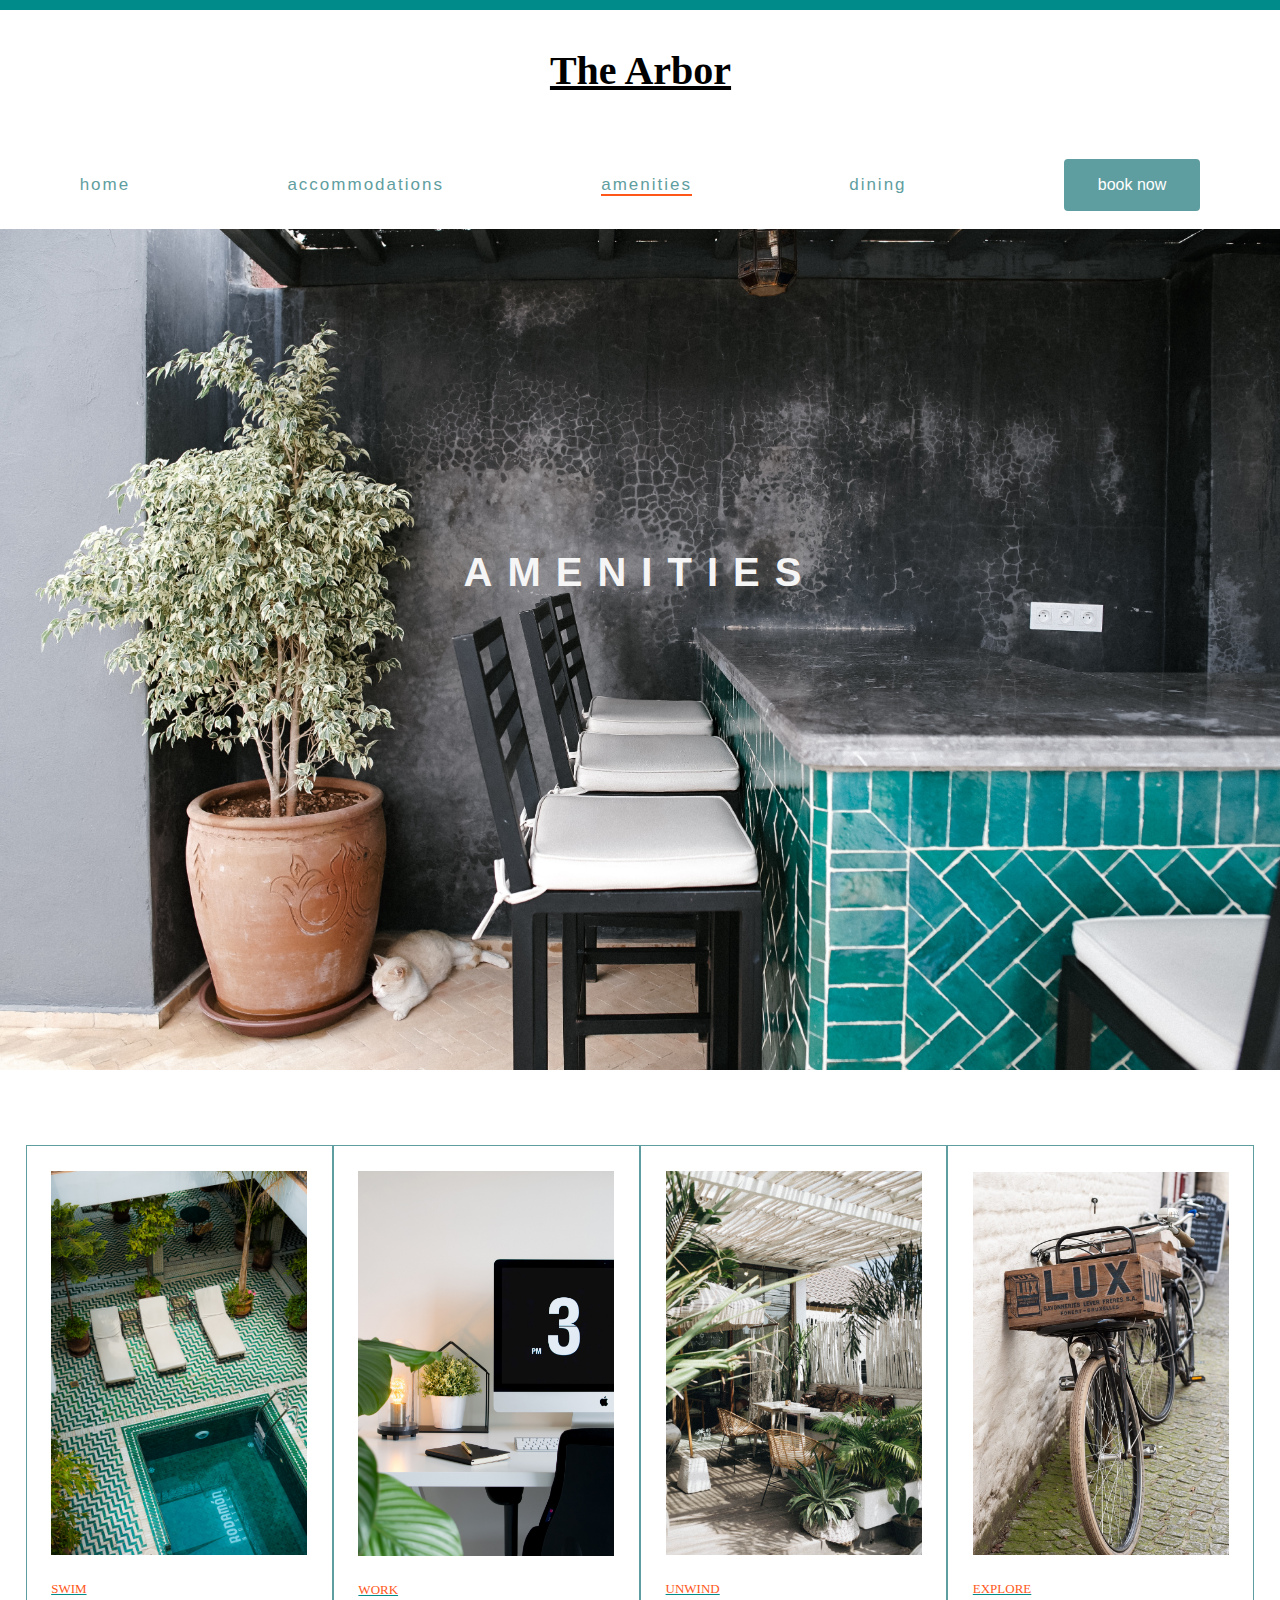
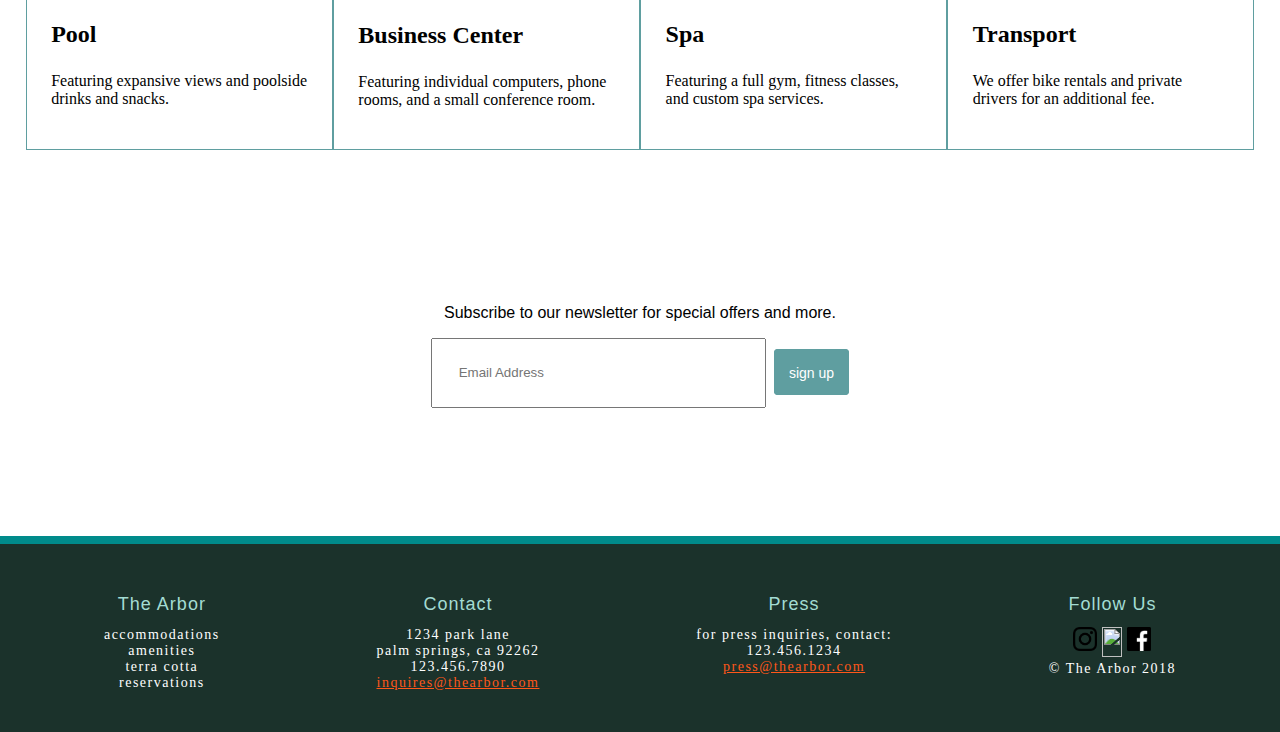
==== amenities.html @ c53ff4d4 "Add files via upload" ====
<!doctype html>
<html>
<head> 
    <link rel="stylesheet" type="text/css" href="style.css"
    href="https://fonts.googleapis.com/css?family=Lobster+Two|Poiret+One|Josefin+Sans|Josefin+Slab|Reem+Kufi|" rel="stylesheet">
</head>
    
<body>
    
    <div class="siteheader">
        <h1><a href="index.html">The Arbor</a></h1>
    </div>
    
    
    <nav>
        <ul>
            <li><a href="index.html">Home</a></li>
            <li><a href="rooms.html">Accommodations</a></li>
            <li><a class="navamenities" href="amenities.html">Amenities</a></li>
            <li><a href="restaurant.html">Dining</a></li>
            <li><a href="booking.html" target="_blank"><button>Book Now</button></a></li> 
        </ul>
    </nav>
    
    
    
    <div class="amenitieshero">
        <h1>Amenities</h1>
    </div>
    
    
    <div class="amenitiesrow">
        <div class="pool">
            <img src="images/amenities/pool/toa-heftiba-682910-unsplash.jpg">
            <h5>Swim</h5>
            <h3>Pool</h3>
            <p>Featuring expansive views and poolside drinks and snacks.</p>
        </div>
    
        <div class="business">
            <img src="images/amenities/business/mac-closeup-greenleaves-resize2.jpg">
            <h5>Work</h5>
            <h3>Business Center</h3>
            <p>Featuring individual computers, phone rooms, and a small conference room.</p>
        </div>
    
        <div class="spa">
            <img src="images/amenities/patio-rooftop-grounds/sonnie-hiles-489078-unsplash.jpg">
            <h5>Unwind</h5>
            <h3>Spa</h3>
            <p>Featuring a full gym, fitness classes, and custom spa services.</p>
        </div>
    
        <div class="transport">
            <img src="images/amenities/bike/luxbike.jpg">
            <h5>Explore</h5>
            <h3>Transport</h3>
            <p>We offer bike rentals and private drivers for an additional fee.</p>
        </div>
    </div>


     <div class="emailform">
        <p>Subscribe to our newsletter for special offers and more.</p>
        <form class="subscribe">
            <input class="subscribe" type="text" placeholder="Email Address">
            <label class="signup"><a href="amenities.html">Sign Up</a></label>
        </form>
    </div>
    
    
    <div class="footer">
        <div class="footersitemap">
           <h4><a href="index.html">The Arbor</a></h4>
            <ul>
                <li><a href="rooms.html">accommodations</a></li>
                <li class="footeramenities"><a href="amenities.html">amenities</a></li>
                <li><a href="restaurant.html">terra cotta</a></li>
                <li><a href="booking.html">reservations</a></li>
            </ul>
        </div>
     
        
        <div class="footercontact">
            <h4>Contact</h4>
            <ul>
                <li>1234 park lane</li>
                <li>palm springs, ca 92262</li>
                <li>123.456.7890</li>
                <li><a href="mailto:inquiries@thearbor.com">inquires@thearbor.com</a></li>
            </ul>
        </div>
   
     
        <div class="footerpress">
          <h4>Press</h4>
            <ul>
                <li>for press inquiries, contact: </li>
                <li>123.456.1234</li>
                <li><a href="mailto:press@thearbor.com">press@thearbor.com</a></li>
                
            </ul>
        </div>
        
        
        <div class="footersocial">
             <h4>Follow Us</h4>
            <ul>
                <li class="instagram">
                    <a href="https://www.instagram.com" target=_blank><img src=images/logos/glyph-logo_May2016-310x310.png width=24px height=24px></a>
                </li>
                
                <li class="twitter">
                   <a href="https://www.twitter.com" target=_blank><img src=images/logos/twitterlogos/twitterlogoblacklarger.png width=30px height=30px></a>
                </li>
                
                <li class="facebook">
                    <a href="https://www.facebook.com" target=_blank> <img src=images/logos/facebook/flogo-RGB-HEX-Blk-1024.png width=24px height=24px></a>
                </li>
            </ul>
            
                <p>&#169; The Arbor 2018</p>
        </div>
    
    </div>
    
</body>
    
</html>
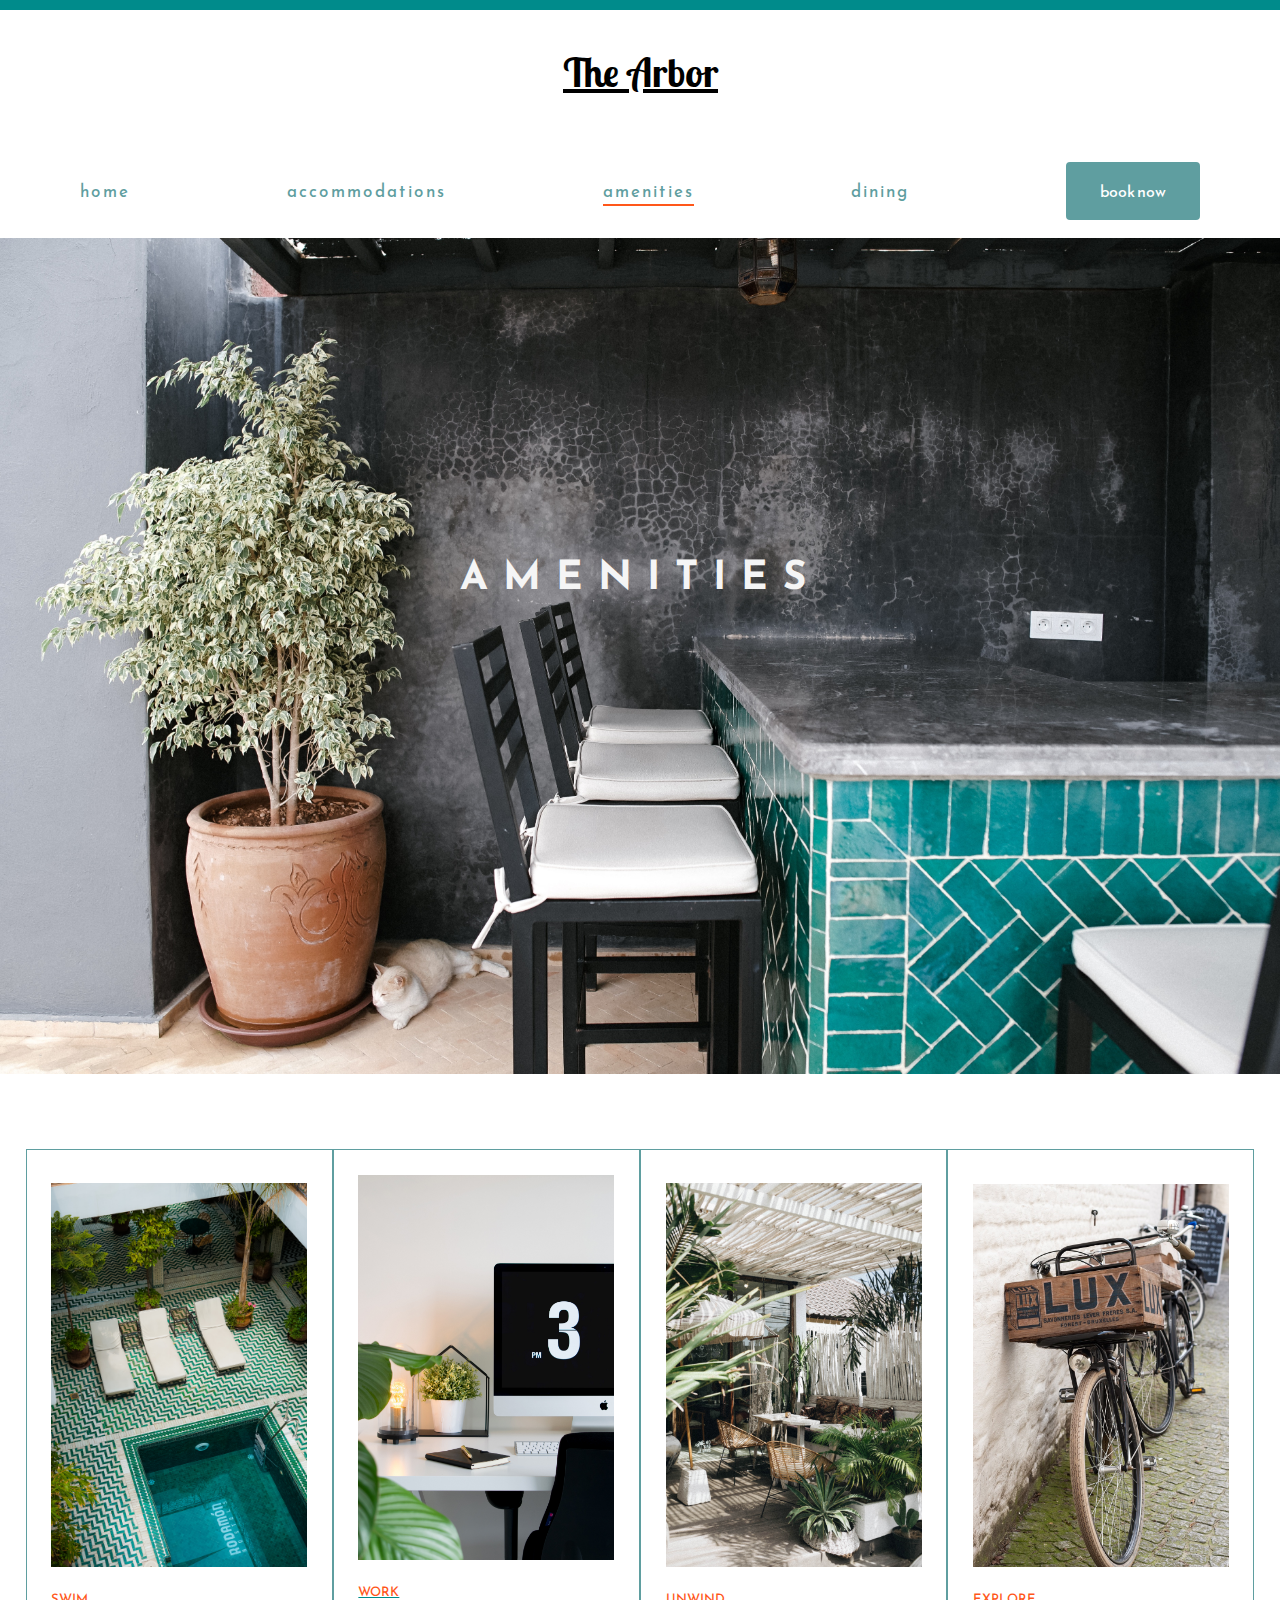
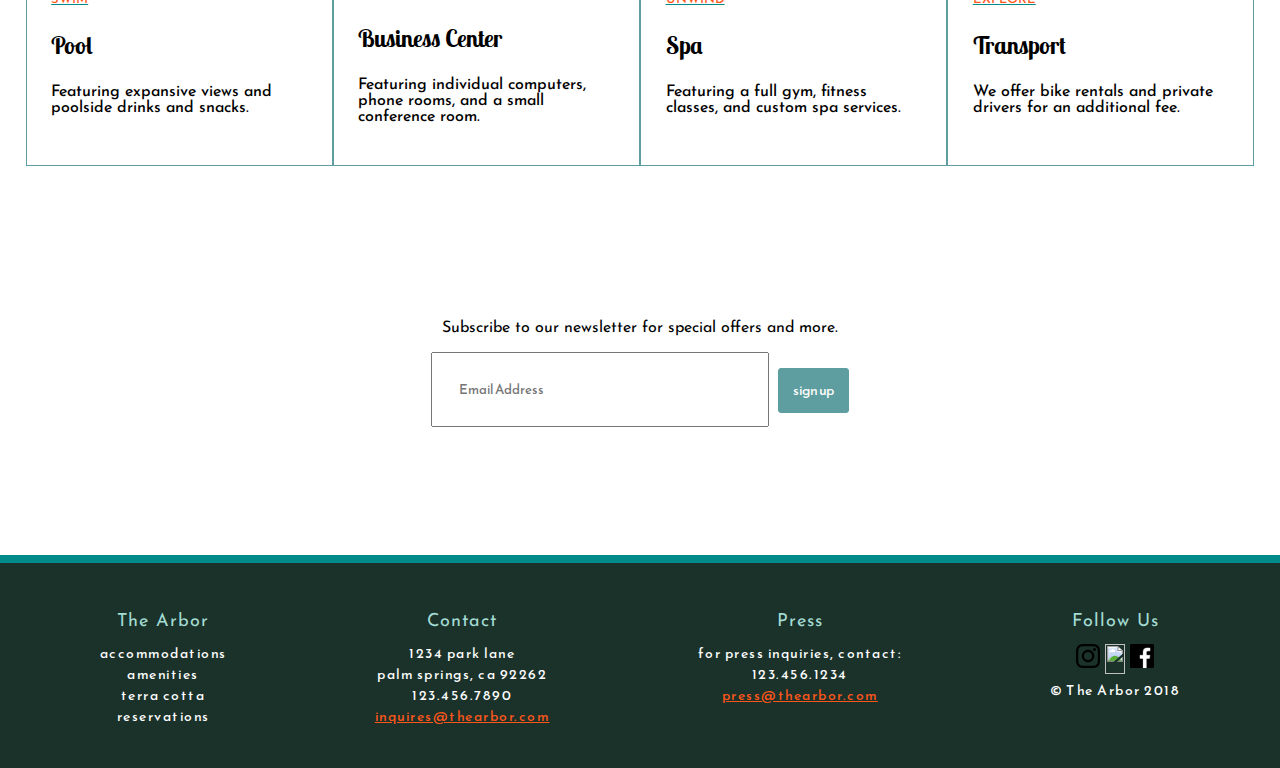
==== commit 16b10292: "Add files via upload" ====
--- a/amenities.html
+++ b/amenities.html
@@ -1,8 +1,9 @@
 <!doctype html>
 <html>
 <head> 
-    <link rel="stylesheet" type="text/css" href="style.css"
-    href="https://fonts.googleapis.com/css?family=Lobster+Two|Poiret+One|Josefin+Sans|Josefin+Slab|Reem+Kufi|" rel="stylesheet">
+    <link rel="stylesheet" type="text/css" href="style.css">
+    
+    <link rel="stylesheet" href="https://fonts.googleapis.com/css?family=Lobster+Two|Cantata+One|Josefin+Sans|Reem+Kufi|" rel="stylesheet">
 </head>
     
 <body>
--- a/style.css
+++ b/style.css
@@ -0,0 +1,1943 @@
+body {
+    margin: 0%;
+}
+
+/*HOMEPAGE CSS START*/
+
+/*CUSTOM COLORS
+TANGERINE: #ff571a
+OFF-TANGERINE: #ff6933
+DARK TANGERINE: #e63d00
+DARK GREEN (footer): #1b322b
+MED DARK GREEN (room pic border): #263f40
+LIGHT AQUA (footer): #a3dcd3
+*/
+
+body {
+min-width: 600px;
+margin: 0%;
+}
+
+.siteheader {
+    padding: 10px 0px 10px 1px;
+    text-align: center;
+    font-family: 'Lobster Two', serif;
+    font-size: 20px;
+    border-top: 10px solid darkcyan;
+    border-left: none;
+    border-right: none;
+    background-color: white;
+    position: sticky;
+    top: 0px;
+    left: 0px;
+    right: 0px;
+}
+
+.siteheader a {
+    color: black;
+  }
+
+
+
+
+nav {
+    background-color: white;
+    padding: 2px 1px;
+    margin-top: 10px;
+    font-family: 'Reem Kufi' , sans-serif;  
+}
+
+
+nav ul {
+    list-style-type: none;
+    padding: 0px;
+    display: flex;
+    justify-content: space-around;
+    align-items: center;
+}
+
+
+nav a {
+    text-decoration: none;
+    color: cadetblue;
+    font-size: 17px;
+    letter-spacing: 2px;
+    text-transform: lowercase;
+}
+
+
+nav a:hover {
+    color: #ff571a;
+    text-decoration: underline;
+}
+
+
+
+nav button {
+    background-color: cadetblue;
+    border: 2px cadetblue solid;
+    border-radius: 4px;
+    color: white;
+    padding: 15px 32px;
+    text-align: center;
+    text-decoration: none;
+    display: block;
+    font-size: 16px;
+    font-family: 'Reem Kufi' , sans-serif;
+    text-transform: lowercase;
+    cursor: pointer;
+}
+
+
+nav button:hover {
+    border: 2px solid #ff571a;
+    border-radius: 4px;
+    text-decoration-color: #ff571a;
+    background-color: #ff571a;
+}
+
+
+
+.hero {
+    margin: 25px 0px 50px 0px;
+    padding: 30%;
+    background-image: url(images/home-anchor/helena-yankovska-436593-unsplash.jpg);
+    background-size: 100%;
+}
+
+
+.about {
+    margin: 25px 0px;
+    padding: 2% 20%;
+    text-align: center;
+    font-family: 'Josefin Sans' , sans-serif;
+    color: #1b322b;
+    line-height: 3;
+}
+
+
+
+.linkouts {
+    border: none;
+    background-color: white;
+}
+
+
+.rooms, .amenities, .dining, .reservations {
+    display: flex;
+    align-items: center;
+    font-family: 'Josefin Sans', serif;
+}
+
+
+.rooms button, .amenities button, .dining button, .reservations button {    
+    background-color: white;
+    border: 2px cadetblue solid;
+    border-radius: 4px;
+    padding: 30px 60px;
+    cursor: pointer;
+    font-family: 'Josefin Sans' , serif;
+    font-size: 16px;
+    color: darkcyan;
+}
+
+
+.rooms button:hover, .amenities button:hover, .dining button:hover, .reservations button:hover 
+{    
+    background-color: cadetblue;
+    border: 2px cadetblue solid;
+    border-radius: 4px;
+    padding: 30px 60px;
+    cursor: pointer;
+    font-family: 'Josefin Sans' , serif;
+    font-size: 16px;
+    color: white;
+}
+
+
+button:focus {
+    outline: 0;
+}
+
+
+.rooms {
+    justify-content: flex-start;
+}
+
+.rooms img {
+    width: 50%;
+}
+
+.rooms button {
+    margin-left: 130%;
+    cursor: pointer;
+}
+
+
+.amenities {
+    justify-content: flex-end;
+}
+
+
+.amenities img {
+    width: 50%;
+    margin-left: 15%;
+}
+
+
+.amenities button {
+    cursor: pointer;
+}
+
+
+
+.dining {
+    justify-content: flex-start;    
+}
+
+
+.dining img {
+    width: 50%;
+}
+
+
+
+.dining button {
+    margin-left: 135%;
+    cursor: pointer;
+}
+
+
+
+.reservations {
+    padding: 15% 0%;
+    justify-content: center;
+}
+
+
+.reservations button {
+    padding: 30px 75px; 
+    background-color: #ff571a;
+    border-color: #ff571a;
+    border-radius: 4px;
+    color: white;
+    font-size: 16px;
+}
+
+.reservations button:hover {
+    padding: 30px 75px;
+    background-color: #ff6933;
+    border-color: #ff571a;
+    border-radius: 4px;
+    color: white;
+    text-decoration: underline;
+    font-size: 16px;
+}
+
+
+.emailform {
+    font-family: 'Josefin Sans' , sans-serif;
+    text-align: center;
+    margin-bottom: 8%;
+}
+
+input {
+    color: grey;
+    font-family: 'Reem Kufi' , sans-serif;
+}
+
+
+.signup {
+    border: 2px solid cadetblue;
+    border-radius: 4px;
+    padding: 1%;
+    background-color: cadetblue;
+    color: white;
+    text-decoration: none;
+    margin-left: 4px;
+}
+
+.signup a {
+    text-decoration: none;
+    font-family: 'Reem Kufi' , sans-serif;
+    text-transform: lowercase;
+    color: white;
+    font-size: 14px;
+}
+
+
+.signup:hover {
+    opacity: 0.8;
+    border-radius: 4px;
+    text-decoration: underline;
+    text-decoration-color: coral;
+}
+
+
+.subscribe input {
+    padding: 2% 10% 2% 2%;
+    color: black;
+}
+
+
+.footer {
+    border-top: 8px solid darkcyan;
+    padding: 2%;
+    background-color: #1b322b;
+    display: flex;
+    justify-content: space-around;
+    align-items: top;
+    font-family: sans-serif;
+    text-align: center;
+    color: white;
+    
+}
+
+.footer h4 {
+    font-family: 'Josefin Sans' , sans-serif;
+    font-size: 18px;
+    letter-spacing: 1px;
+    font-weight: 400;
+    color:  #a3dcd3;
+    margin-bottom: 12px;
+}
+
+.footer ul  {
+    padding: 0px;
+    list-style-type: none;
+    margin-top: 0px;
+}
+
+.footer li, .footer p {
+    font-family: 'Reem Kufi' , 'sans-serif';
+    font-size: 14px;
+    letter-spacing: 1.5px;
+}
+
+.footer img {
+   width: auto;
+}
+
+
+.footersitemap a {
+    color: white;
+    text-decoration: none;
+}
+
+.footersitemap a:hover {
+    color: #ff571a;
+    text-decoration: underline;
+}
+
+
+.footersitemap h4 a {
+    color: #a3dcd3;
+}
+
+.footersitemap h4 a:hover {
+    text-decoration: none;
+    color: #a3dcd3;
+}
+
+
+
+.footercontact a, .footerpress a {
+    color: #ff571a;
+}
+
+
+.footersocial ul {
+    display: flex;
+    justify-content: center;
+}
+
+.footersocial ul , .footersocial p {
+    padding: 0px;
+}
+
+.footersocial ul {
+    margin-top: 10%;
+    margin-bottom: 0px;
+}
+
+.footersocial h4 {
+    margin-bottom: 8%;
+}
+
+.footersocial p {
+    margin-top: 0px;
+}
+
+.footersocial a {
+    text-decoration: none;
+}
+
+.footersitemap, .footercontact, .footerpress, .footersocial {
+    border: none;}
+
+
+/*HOMEPAGE CSS END*/
+
+
+
+/*ROOMS CSS START*/
+
+/*ROOMS CSS*/
+
+/*CUSTOM COLORS
+TANGERINE: #ff571a
+OFF-TANGERINE: #ff6933
+DARK TANGERINE: #e63d00
+DARK GREEN (footer): #1b322b
+MED DARK GREEN (room pic border): #263f40
+LIGHT AQUA (footer): #a3dcd3
+*/
+
+body {
+min-width: 600px;
+margin: 0%;
+}
+
+button:focus {
+    outline: 0;
+}
+
+
+.siteheader {
+    padding: 10px 0px 10px 1px;
+    text-align: center;
+    font-family: 'Lobster Two', serif;
+    font-size: 20px;
+    border-top: 10px solid darkcyan;
+    border-left: none;
+    border-right: none;
+    border-bottom: none;
+    background-color: white;
+    position: sticky;
+    top: 0px;
+    left: 0px;
+    right: 0px;
+}
+
+.siteheader a {
+    color: black;
+  }
+
+
+nav {
+    background-color: white;
+    padding: 2px 1px;
+    margin-top: 10px;
+    font-family: 'Reem Kufi' , sans-serif;  
+    border: none;
+}
+
+
+nav ul {
+    list-style-type: none;
+    padding: 0px;
+    display: flex;
+    justify-content: space-around;
+    align-items: center;
+}
+
+
+nav a {
+    text-decoration: none;
+    color: cadetblue;
+    font-size: 17px;
+    letter-spacing: 2px;
+    text-transform: lowercase;
+}
+
+
+nav a:hover {
+    color: #ff571a;
+    border-bottom: 2px solid #ff571a;
+}
+
+.navrooms {
+    border-bottom: 2px solid #ff571a;
+    
+}
+
+.navrooms:hover {
+    border-bottom: 2px solid #ff571a;
+    text-decoration: none;
+}
+
+nav button {
+    background-color: cadetblue;
+    border: 2px cadetblue solid;
+    border-radius: 4px;
+    color: white;
+    padding: 15px 32px;
+    text-align: center;
+    text-decoration: none;
+    display: block;
+    font-size: 16px;
+    font-family: 'Reem Kufi' , sans-serif;
+    text-transform: lowercase;
+    cursor: pointer;
+}
+
+
+nav button:hover {
+    background-color: #ff6933;
+    border: 2px #ff6933 solid;
+    color: white;
+}
+
+
+.roomshero {
+    border: none;
+    padding: 15% 25% 40% 23%;
+    margin-top: 24px;
+    background-image: url(images/rooms/greeneryroom.jpg);
+    background-size: 100%;
+    font-family: 'Josefin Sans' , sans-serif;
+    font-size: 20px;
+    letter-spacing: 12px;
+    text-align: center;
+    text-transform: uppercase;
+    color: white;  
+}
+
+
+
+
+.aboutrooms {
+    padding: 10% 0% 15% 0%;
+    font-family: 'Josefin Sans' , sans-serif;
+    text-align: center;
+    line-height: 3;
+    background-color: mintcream;
+    color: darkcyan;
+}
+
+.aboutrooms p {
+    padding: 2% 0% 0% 0%;
+}
+
+.featuresintro {
+    font-weight: 600;
+    text-transform: uppercase;
+    color: darkcyan;
+}
+
+
+.roomfeatures {
+    padding: 0% 20%;
+    display: flex;
+    justify-content: space-between;
+    letter-spacing: 0.5px;
+}
+
+
+.roomfeatures ul {
+    list-style-type: none;
+    text-align: center;
+    line-height: 2;
+    font-size: 16px;
+    color: cadetblue;
+    text-align: center;
+    padding: 0%;
+    white-space: nowrap;
+    overflow: hidden;
+}
+
+
+
+.guestrooms, .suites {
+    display: flex;
+}
+
+
+.guestrooms {
+    padding: 0% 2% 2% 2%;
+}
+
+.suites {
+    padding: 2%;
+}
+
+.king, .double, .jrsuite, .srsuite {
+    text-align: center;
+    flex: 1;
+}
+
+
+.king h3, .double h3, .jrsuite h3, .srsuite h3 {
+    text-align: center;
+    font-family: 'Lobster Two' , sans-serif;
+    font-size: 24px;
+}
+
+.king a, .double a, .jrsuite a, .srsuite a {
+    color: black;
+    text-decoration: none;
+}
+
+.king p, .double p, .jrsuite p, .srsuite p{
+    text-align: center;
+    font-family: 'Josefin Sans' , sans-serif;
+    flex: 1;
+}
+
+
+
+.king img, .double img {
+    width: 100%;
+}
+
+
+.jrsuite img, .srsuite img {
+    width: 100%;
+}
+
+
+.king img, .jrsuite img {
+    border-right: 1px solid #263f40;
+    margin-right: 5px;
+}
+
+
+.double img, .srsuite img {
+    border-left: 1px solid #263f40;
+    margin-left: 5px;
+
+}
+
+.emailform {
+    font-family: 'Josefin Sans' , sans-serif;
+    text-align: center;
+    margin-top: 10%;
+    margin-bottom: 10%;
+}
+
+input {
+    color: grey;
+    font-family: 'Reem Kufi' , sans-serif;
+}
+
+
+
+.signup {
+    border: 2px solid cadetblue;
+    border-radius: 4px;
+    padding: 1%;
+    background-color: cadetblue;
+    color: white;
+    text-decoration: none;
+    margin-left: 4px;
+}
+
+.signup a {
+    text-decoration: none;
+    font-family: 'Reem Kufi' , sans-serif;
+    text-transform: lowercase;
+    color: white;
+    font-size: 14px;
+}
+
+
+.signup:hover {
+    opacity: 0.8;
+    border-radius: 4px;
+    text-decoration: underline;
+    text-decoration-color: coral;
+}
+
+
+.subscribe input {
+    padding: 2% 10% 2% 2%;
+    color: black;
+}
+
+
+
+
+.footer {
+    border-top: 8px solid darkcyan;
+    padding: 2%;
+    background-color: #1b322b;
+    display: flex;
+    justify-content: space-around;
+    align-items: top;
+    font-family: sans-serif;
+    text-align: center;
+    color: white;
+    
+}
+
+.footer h4 {
+    font-family: 'Josefin Sans' , sans-serif;
+    font-size: 18px;
+    letter-spacing: 1px;
+    font-weight: 400;
+    color:  #a3dcd3;
+    margin-bottom: 12px;
+}
+
+.footer ul  {
+    padding: 0px;
+    list-style-type: none;
+    margin-top: 0px;
+}
+
+.footer li, .footer p {
+    font-family: 'Reem Kufi' , 'sans-serif';
+    font-size: 14px;
+    letter-spacing: 1.5px;
+}
+
+.footer img {
+   width: auto;
+}
+
+
+.footersitemap a {
+    color: white;
+    text-decoration: none;
+}
+
+.footersitemap h4 a {
+    color: #a3dcd3;
+}
+
+.footersitemap h4 a:hover {
+    text-decoration: none;
+    color: #a3dcd3;
+}
+
+
+.footersitemap a:hover {
+    color: #ff571a;
+    text-decoration: underline;
+}
+
+.footerrooms a {
+    color: #ff571a;
+    text-decoration: underline;
+}
+
+
+.footercontact a, .footerpress a {
+    color: #ff571a;
+}
+
+
+.footersocial ul {
+    display: flex;
+    justify-content: center;
+}
+
+.footersocial ul , .footersocial p {
+    padding: 0px;
+}
+
+.footersocial ul {
+    margin-top: 10%;
+    margin-bottom: 0px;
+}
+
+.footersocial h4 {
+    margin-bottom: 8%;
+}
+
+.footersocial p {
+    margin-top: 0px;
+}
+
+.footersocial a {
+    text-decoration: none;
+}
+
+.footersitemap, .footercontact, .footerpress, .footersocial {
+    border: none;}
+
+
+/*ROOMS CSS END*/
+
+/*AMENITIES CSS START*/
+
+/*AMENITIES CSS*/
+
+
+/*CUSTOM COLORS
+TANGERINE: #ff571a
+OFF-TANGERINE: #ff6933
+DARK TANGERINE: #e63d00
+DARK GREEN (footer): #1b322b
+MED DARK GREEN (room pic border): #263f40
+LIGHT AQUA (footer): #a3dcd3
+*/
+
+
+body {
+    min-width: 600px;
+    margin: 0%;
+}
+
+button:focus {
+    outline: 0;
+}
+
+.siteheader {
+    padding: 10px 0px 10px 1px;
+    text-align: center;
+    font-family: 'Lobster Two', serif;
+    font-size: 20px;
+    border-top: 10px solid darkcyan;
+    border-left: none;
+    border-right: none;
+    border-bottom: none;
+    background-color: white;
+    position: sticky;
+    top: 0px;
+    left: 0px;
+    right: 0px;
+}
+
+.siteheader a {
+    color: black;
+  }
+
+
+nav {
+    background-color: white;
+    padding: 2px 1px;
+    margin-top: 10px;
+    font-family: 'Reem Kufi' , sans-serif;  
+    border: none;
+}
+
+
+nav ul {
+    list-style-type: none;
+    padding: 0px;
+    display: flex;
+    justify-content: space-around;
+    align-items: center;
+}
+
+
+nav a {
+    text-decoration: none;
+    color: cadetblue;
+    font-size: 17px;
+    letter-spacing: 2px;
+    text-transform: lowercase;
+}
+
+
+nav a:hover {
+    color: #ff571a;
+    border-bottom: 2px solid #ff571a;
+}
+
+.navamenities {
+    border-bottom: 2px solid #ff571a;
+    
+}
+
+.nav:hover {
+    border-bottom: 2px solid #ff571a;
+    text-decoration: none;
+}
+
+nav button {
+    background-color: cadetblue;
+    border: 2px cadetblue solid;
+    border-radius: 4px;
+    color: white;
+    padding: 15px 32px;
+    text-align: center;
+    text-decoration: none;
+    display: block;
+    font-size: 16px;
+    font-family: 'Reem Kufi' , sans-serif;
+    text-transform: lowercase;
+    cursor: pointer;
+}
+
+
+nav button:hover {
+    background-color: #ff6933;
+    border: 2px #ff6933 solid;
+    color: white;
+}
+
+
+
+.amenitieshero {
+    padding: 23% 25% 35% 25%;
+    background-image: url(images/amenities/pool/toa-heftiba-poolsidebar.jpg);
+    font-family: 'Josefin Sans' , sans-serif;
+    font-size: 20px;
+    text-align: center;
+    text-transform: uppercase;
+    letter-spacing: 15px;
+    background-size: 100%;
+    color: whitesmoke;
+}
+
+
+
+.amenitiesrow {
+    margin-top: 50px;
+    margin-bottom: 10px;
+    padding: 2%;
+    text-align: center;
+    display: flex;
+    justify-content: space-between;
+}
+
+
+
+.pool, .spa, .business, .transport {
+    padding: 2%;
+    border-top: 1px solid cadetblue;
+    border-bottom: 1px solid cadetblue;
+    text-align: left;
+    align-content: center;
+}
+
+
+
+.pool {
+    border-left: 1px solid cadetblue;
+}
+
+.transport {
+    border-right: 1px solid cadetblue;
+}
+
+.pool, .spa, .business {
+    border-right: 2px solid cadetblue; 
+}
+
+
+.pool h5, .spa h5, .business h5, .transport h5 {
+    text-transform: uppercase;
+    font-family: 'Josefin Sans' , serif;
+    font-size: 13px;
+    font-weight: 500;
+    color: #ff571a;
+    text-decoration: underline;
+    text-decoration-color: darkcyan;
+}
+
+
+.pool h3, .spa h3, .business h3, .transport h3 {
+    font-family: 'Lobster Two' , serif;
+    font-size: 24px;
+    font-weight: 200px;  
+}
+
+
+.pool p, .spa p, .business p, .transport p {
+    font-family: 'Josefin Sans' , serif;
+    font-weight: 500; 
+}
+
+
+.pool {
+    flex: 1
+}
+
+.pool img {
+    width: 100%;
+}
+
+
+.spa {
+    flex: 1;
+}
+
+.spa img {
+    width: 100%;
+}
+
+
+.business {
+    flex: 1;
+}
+
+.business img {
+    width: 100%;
+}
+
+
+.transport {
+    flex: 1;
+}
+
+.transport img {
+    width: 100%;
+}
+
+
+
+.emailform {
+    font-family: 'Josefin Sans' , sans-serif;
+    text-align: center;
+    margin-top: 8%;
+    margin-bottom: 10%;
+}
+
+
+input {
+    color: grey;
+    font-family: 'Reem Kufi' , sans-serif;
+}
+
+
+.signup {
+    border: 2px solid cadetblue;
+    border-radius: 4px;
+    padding: 1%;
+    background-color: cadetblue;
+    color: white;
+    text-decoration: none;
+    margin-left: 4px;
+}
+
+.signup a {
+    text-decoration: none;
+    font-family: 'Reem Kufi' , sans-serif;
+    text-transform: lowercase;
+    color: white;
+    font-size: 14px;
+}
+
+
+.signup:hover {
+    opacity: 0.8;
+    border-radius: 4px;
+    text-decoration: underline;
+    text-decoration-color: coral;
+}
+
+
+.subscribe input {
+    padding: 2% 10% 2% 2%;
+    color: black;
+}
+
+
+
+.footer {
+    border-top: 8px solid darkcyan;
+    padding: 2%;
+    background-color: #1b322b;
+    display: flex;
+    justify-content: space-around;
+    align-items: top;
+    font-family: sans-serif;
+    text-align: center;
+    color: white;   
+}
+
+
+.footer h4 {
+    font-family: 'Josefin Sans' , sans-serif;
+    font-size: 18px;
+    letter-spacing: 1px;
+    font-weight: 400;
+    color:  #a3dcd3;
+    margin-bottom: 12px;
+}
+
+.footer ul  {
+    padding: 0px;
+    list-style-type: none;
+    margin-top: 0px;
+}
+
+.footer li, .footer p {
+    font-family: 'Reem Kufi' , 'sans-serif';
+    font-size: 14px;
+    letter-spacing: 1.5px;
+}
+
+.footer img {
+   width: auto;
+}
+
+
+.footersitemap a {
+    color: white;
+    text-decoration: none;
+}
+
+.footersitemap h4 a {
+    color: #a3dcd3;
+}
+
+
+.footersitemap h4 a:hover {
+    text-decoration: none;
+    color: #a3dcd3;
+}
+
+
+.footersitemap a:hover {
+    color: #ff571a;
+    text-decoration: underline;
+}
+
+.footeramenities a {
+    color: #ff571a;
+    text-decoration: underline;
+}
+
+
+.footercontact a, .footerpress a {
+    color: #ff571a;
+}
+
+
+.footersocial ul {
+    display: flex;
+    justify-content: center;
+}
+
+.footersocial ul , .footersocial p {
+    padding: 0px;
+}
+
+.footersocial ul {
+    margin-top: 10%;
+    margin-bottom: 0px;
+}
+
+.footersocial h4 {
+    margin-bottom: 8%;
+}
+
+.footersocial p {
+    margin-top: 0px;
+}
+
+.footersocial a {
+    text-decoration: none;
+}
+
+.footersitemap, .footercontact, .footerpress, .footersocial {
+    border: none;}
+
+/*AMENITIES CSS END*/
+
+
+
+
+/*RESTAURANT CSS START*/
+/*RESTAURANT CSS*/
+
+/*CUSTOM COLORS
+TANGERINE: #ff571a
+OFF-TANGERINE: #ff6933
+DARK TANGERINE: #e63d00
+DARK GREEN (footer): #1b322b
+MED DARK GREEN (room pic border): #263f40
+LIGHT AQUA (footer): #a3dcd3
+*/
+
+
+body {
+    min-width: 600px;
+    margin: 0%;
+}
+
+
+button:focus {
+    outline: 0;
+}
+
+.siteheader {
+    padding: 10px 0px 10px 1px;
+    text-align: center;
+    font-family: 'Lobster Two', serif;
+    font-size: 20px;
+    border-top: 10px solid darkcyan;
+    border-left: none;
+    border-right: none;
+    border-bottom: none;
+    background-color: white;
+    position: sticky;
+    top: 0px;
+    left: 0px;
+    right: 0px;
+}
+
+.siteheader a {
+    color: black;
+  }
+
+
+nav {
+    background-color: white;
+    padding: 2px 1px;
+    margin-top: 10px;
+    font-family: 'Reem Kufi' , sans-serif;
+    border: none;
+}
+
+
+nav ul {
+    list-style-type: none;
+    padding: 0px;
+    display: flex;
+    justify-content: space-around;
+    align-items: center;
+}
+
+
+nav a {
+    text-decoration: none;
+    color: cadetblue;
+    font-size: 17px;
+    letter-spacing: 2px;
+    text-transform: lowercase;
+}
+
+
+nav a:hover {
+    color: #ff571a;
+    border-bottom: 2px solid #ff571a;
+}
+
+.navamenities {
+    border-bottom: 2px solid #ff571a;   
+}
+
+.navdining {
+    border-bottom: 2px solid #ff571a;
+    
+}
+
+.navdining:hover {
+    border-bottom: 2px solid #ff571a;
+    text-decoration: none;
+}
+
+nav button {
+    background-color: cadetblue;
+    border: 2px cadetblue solid;
+    border-radius: 4px;
+    color: white;
+    padding: 15px 32px;
+    text-align: center;
+    text-decoration: none;
+    display: block;
+    font-size: 16px;
+    font-family: 'Reem Kufi' , sans-serif;
+    text-transform: lowercase;
+    cursor: pointer;
+}
+
+
+nav button:hover {
+    background-color: #ff6933;
+    border: 2px #ff6933 solid;
+    color: white;
+}
+
+
+.foodhero {
+    margin-top: 3%;
+    padding: 12% 50% 40% 5%;
+    background-image: url(images/food/raspberrytoast.jpg);
+    background-size: 100%;
+    text-transform: uppercase;
+    font-family: 'Josefin Sans' , sans-serif;
+    font-size: 22px;
+    letter-spacing: 15px;
+    color: white;
+    white-space: nowrap;
+    overflow: hidden;
+}
+
+
+.foodhero h1 {
+    position: static;
+}
+
+
+.foodinfo {
+    margin-top: 45px;
+    display: flex;
+}
+
+
+.foodinfo img {
+    width: 75%;
+}
+
+.foodimage {
+    border: 1px solid #ff571a;
+    flex: 1;
+    padding: 0px 200px;
+    margin-left: 15%;
+    background-image: url(images/food/mintgreenbooth.jpg);
+    background-size: cover;
+}
+
+.foodtext {
+    border: 1px solid #ff571a;
+    flex: 2;
+    margin-right: 15%;
+    padding: 2%;
+    font-family: 'Josefin Sans' , serif;
+    line-height: 2;
+    text-align: center;
+}
+
+
+.menu {
+    padding: 10% 0% 0% 0%;
+}
+
+.menu h2 {
+    margin-left: 45%;
+    font-family: 'Lobster Two' , sans-serif;
+    font-size: 32px;
+    letter-spacing: 4px;
+}
+
+.menutypeborder {
+    border-top: 2px solid coral;
+    border-bottom: 1.5px solid coral;
+    padding: 1%;
+    margin-right: 20%;
+    margin-left: 20%;
+    
+}
+
+.menutype1 {
+    display: flex;
+    justify-content: space-between;
+    margin-right: 27%;
+    margin-left: 25%;
+    padding: 0px;
+}
+
+
+.menutype2 {
+    display: flex;
+    justify-content: space-around;
+    margin-right: 27%;
+    margin-left: 29%; 
+    padding: 0px;
+}
+
+
+.menu a {
+    font-family: 'Reem Kufi' , sans-serif;
+    font-weight: 100;
+    text-decoration: none;
+    color: cadetblue;
+}
+
+.menu a:hover {
+    border-bottom: 1px solid coral;
+    border-top: 1px solid coral;
+}
+
+.foodhero2 {
+    padding: 12%;
+    border:none;
+}
+
+
+.foodhero2 img {
+    width: 100%;
+}
+
+
+
+.emailform {
+    font-family: 'Josefin Sans' , sans-serif;
+    text-align: center;
+    margin-top: 5%;
+    margin-bottom: 10%;
+}
+
+input {
+    color: grey;
+    font-family: 'Reem Kufi' , sans-serif;
+}
+
+
+
+.signup {
+    border: 2px solid cadetblue;
+    border-radius: 4px;
+    padding: 1%;
+    background-color: cadetblue;
+    color: white;
+    text-decoration: none;
+    margin-left: 4px;
+}
+
+.signup a {
+    text-decoration: none;
+    font-family: 'Reem Kufi' , sans-serif;
+    text-transform: lowercase;
+    color: white;
+    font-size: 14px;
+}
+
+
+.signup:hover {
+    opacity: 0.8;
+    border-radius: 4px;
+    text-decoration: underline;
+    text-decoration-color: coral;
+}
+
+
+.subscribe input {
+    padding: 2% 10% 2% 2%;
+    color: black;
+}
+
+
+
+
+.footer {
+    border-top: 8px solid darkcyan;
+    padding: 2%;
+    background-color: #1b322b;
+    display: flex;
+    justify-content: space-around;
+    align-items: top;
+    font-family: sans-serif;
+    text-align: center;
+    color: white;
+    
+}
+
+.footer h4 {
+    font-family: 'Josefin Sans' , sans-serif;
+    font-size: 18px;
+    letter-spacing: 1px;
+    font-weight: 400;
+    color:  #a3dcd3;
+    margin-bottom: 12px;
+}
+
+.footer ul  {
+    padding: 0px;
+    list-style-type: none;
+    margin-top: 0px;
+}
+
+.footer li, .footer p {
+    font-family: 'Reem Kufi' , 'sans-serif';
+    font-size: 14px;
+    letter-spacing: 1.5px;
+}
+
+.footer img {
+   width: auto;
+}
+
+
+.footersitemap a {
+    color: white;
+    text-decoration: none;
+}
+
+.footersitemap h4 a {
+    color: #a3dcd3;
+}
+
+.footersitemap h4 a:hover {
+    text-decoration: none;
+    color: #a3dcd3;
+}
+
+
+.footersitemap a:hover {
+    color: #ff571a;
+    text-decoration: underline;
+}
+
+.footerfood a {
+    color: #ff571a;
+    text-decoration: underline;
+}
+
+
+.footercontact a, .footerpress a {
+    color: #ff571a;
+}
+
+
+.footersocial ul {
+    display: flex;
+    justify-content: center;
+}
+
+.footersocial ul , .footersocial p {
+    padding: 0px;
+}
+
+.footersocial ul {
+    margin-top: 10%;
+    margin-bottom: 0px;
+}
+
+.footersocial h4 {
+    margin-bottom: 8%;
+}
+
+.footersocial p {
+    margin-top: 0px;
+}
+
+.footersocial a {
+    text-decoration: none;
+}
+
+.footersitemap, .footercontact, .footerpress, .footersocial {
+    border: none;
+}
+
+
+
+/*RESTAURANT CSS END*/
+
+
+
+/*BOOKING CSS START*/
+
+/*CUSTOM COLORS
+TANGERINE: #ff571a
+OFF-TANGERINE: #ff6933
+DARK TANGERINE: #e63d00
+DARK GREEN (footer): #1b322b
+MED DARK GREEN (room pic border): #263f40
+LIGHT AQUA (footer): #a3dcd3
+*/
+
+body {
+    min-width: 600px;
+    margin: 0%;
+}
+
+
+div {
+    font-family: sans-serif;
+}
+
+
+.siteheader {
+    padding: 10px 0px 10px 1px;
+    text-align: center;
+    font-family: 'Lobster Two', serif;
+    font-size: 20px;
+    border-top: 10px solid darkcyan;
+    border-left: none;
+    border-right: none;
+    border-bottom: none;
+    background-color: white;
+    position: sticky;
+    top: 0px;
+    left: 0px;
+    right: 0px;
+}
+
+.siteheader a {
+    color: black;
+  }
+
+
+nav {
+    background-color: white;
+    padding: 2px 1px;
+    margin-top: 10px;
+    font-family: 'Reem Kufi' , sans-serif;  
+    border: none;
+}
+
+
+nav ul {
+    list-style-type: none;
+    padding: 0px;
+    display: flex;
+    justify-content: space-around;
+    align-items: center;
+}
+
+
+nav a {
+    text-decoration: none;
+    color: cadetblue;
+    font-size: 17px;
+    letter-spacing: 2px;
+    text-transform: lowercase;
+}
+
+
+nav a:hover {
+    color: #ff571a;
+    border-bottom: 2px solid #ff571a;
+}
+
+.navbook {
+    border-bottom: 2px solid #ff571a;
+    
+}
+
+.navbook:hover {
+    border-bottom: 2px solid #ff571a;
+    text-decoration: none;
+}
+
+nav button {
+    background-color: cadetblue;
+    border: 2px cadetblue solid;
+    border-radius: 4px;
+    color: white;
+    padding: 15px 32px;
+    text-align: center;
+    text-decoration: none;
+    display: block;
+    font-size: 16px;
+    font-family: 'Reem Kufi' , sans-serif;
+    text-transform: lowercase;
+    cursor: pointer;
+}
+
+
+nav button:hover {
+    background-color: #ff6933;
+    border: 2px #ff6933 solid;
+    color: white;
+}
+
+
+input {
+    color: grey;
+    font-family: 'Reem Kufi' , sans-serif;
+}
+
+.reserveall {
+    border-top: 4px solid cadetblue;
+    border-bottom: 4px solid cadetblue;
+    background-color: mintcream;
+    margin-top: 2%;
+    padding: 2% 1%;
+    font-family: 'Josefin Sans' , sans-serif;
+ 
+}
+
+
+.guests-all-select {
+    padding-top: 3px;
+    padding-left: 5px;
+}
+
+.reserveall h3 {
+    font-size: 22px;
+    font-weight: 600;
+    text-align: center;
+    letter-spacing: 2px;
+}
+
+
+.reservealldates {
+    display: flex;  
+    justify-content: space-around;
+    flex: 1;
+    margin-top: 3%;
+    margin-bottom: 3%;
+}
+
+
+.reserveall label {
+    font-family: 'Reem Kufi' , sans-serif;
+    font-size: 18px;
+}
+
+.checkin input, .checkout input {
+    border-width: 2px;
+    border-top: none;
+    border-right: none;
+    border-left: none;
+    border-bottom-color: darkcyan;
+    background-color: mintcream;
+    font-size: 12px;
+}
+
+
+.guestsall input {
+    border-width: 1px;
+    border-top: none;
+    border-right: none;
+    border-left: none;
+    border-bottom-color: darkcyan;
+    background-color: lavenderblush;
+
+}
+
+
+.checkin {
+    margin-left: 10%;
+}
+
+
+
+.guestsall {
+    margin-right: 10%;
+    display: flex;
+}
+
+
+
+.reserveallbutton {
+    text-align: center;
+}
+
+
+.check {
+    border: 1px solid darkcyan;
+    background-color: darkcyan;
+    border-radius: 4px;
+    padding: 15px 20px 12px 20px;
+    margin-left: 5px;
+    font-family: 'Josefin Sans' , 'sans-serif';
+    font-size: 12px;
+    font-weight: 400px;
+    color: white;
+    text-align: center;
+}
+
+
+.check:hover {
+    cursor: pointer;
+}
+
+
+.reserveindividual {
+    display: flex;
+    flex: 1;
+    margin-top: 5%;
+}
+
+
+.reserveindividual h3 {
+    font-family: 'Josefin Sans' , sans-serif;
+    font-weight: 600;
+}
+
+.reserveindividual img {
+    width: 100%;
+}
+
+.reserveindividual form {
+    font-size: 10px;
+}
+
+.reserveindividual label {
+    font-size: 14px;
+    font-family: 'Reem Kufi' , monospace;
+}
+
+.individualguests {
+    display: flex;
+    justify-content: center;
+}
+
+
+.guests-individual-select {
+    margin-top: 1px;
+    margin-left: 5px;
+}
+
+
+.reserveindividual button {
+    border: 2px solid darkcyan;
+    background-color: darkcyan;
+    padding: 7px 8px 6px 8px;
+    border-radius: 4px;
+    font-family: 'Josefin Sans' , 'sans-serif';
+    font-weight: 600;
+    color: white;
+}
+
+.reserveindividual button:hover {
+    cursor: pointer;
+}
+
+
+.reserveking, .reservedouble, .reservejrsuite, .reservesrsuite {
+    border: 1px solid cadetblue;
+    text-align: center;
+    padding-bottom: 10px;
+}
+
+.reserveking, .reservedouble, .reservejrsuite {
+    margin-right: 10px;
+}
+
+.reserveindividual form , .reserveindividualguests, .reserveindividual button {
+    margin-top: 16px;
+}
+
+/*
+.reserveking form, .reservedouble form, .reservejrsuite form, .reservesrsuite form {
+    text-align: center;
+} */
+
+
+
+.emailform {
+    font-family: 'Josefin Sans' , sans-serif;
+    text-align: center;
+    margin-top: 10%;
+    margin-bottom: 10%;
+}
+
+
+.signup {
+    border: 2px solid cadetblue;
+    border-radius: 4px;
+    padding: 1%;
+    background-color: cadetblue;
+    color: white;
+    text-decoration: none;
+    margin-left: 4px;
+}
+
+.signup a {
+    text-decoration: none;
+    font-family: 'Reem Kufi' , sans-serif;
+    text-transform: lowercase;
+    color: white;
+    font-size: 14px;
+}
+
+
+.signup:hover {
+    opacity: 0.8;
+    border-radius: 4px;
+    text-decoration: underline;
+    text-decoration-color: coral;
+}
+
+
+.subscribe input {
+    padding: 2% 10% 2% 2%;
+    color: black;
+}
+
+
+
+
+.footer {
+    border-top: 8px solid darkcyan;
+    padding: 2%;
+    background-color: #1b322b;
+    display: flex;
+    justify-content: space-around;
+    align-items: top;
+    font-family: sans-serif;
+    text-align: center;
+    color: white;
+    
+}
+
+.footer h4 {
+    font-family: 'Josefin Sans' , sans-serif;
+    font-size: 18px;
+    letter-spacing: 1px;
+    font-weight: 400;
+    color:  #a3dcd3;
+    margin-bottom: 12px;
+}
+
+.footer ul  {
+    padding: 0px;
+    list-style-type: none;
+    margin-top: 0px;
+}
+
+.footer li, .footer p {
+    font-family: 'Reem Kufi' , 'sans-serif';
+    font-size: 14px;
+    letter-spacing: 1.5px;
+}
+
+.footer img {
+   width: auto;
+}
+
+
+.footersitemap a {
+    color: white;
+    text-decoration: none;
+}
+
+.footersitemap h4 a {
+    color: #a3dcd3;
+}
+
+.footersitemap h4 a:hover {
+    text-decoration: none;
+    color: #a3dcd3;
+}
+
+
+.footersitemap a:hover {
+    color: #ff571a;
+    text-decoration: underline;
+}
+
+.footerbook a {
+    color: #ff571a;
+    text-decoration: underline;
+}
+
+
+.footercontact a, .footerpress a {
+    color: #ff571a;
+}
+
+
+.footersocial ul {
+    display: flex;
+    justify-content: center;
+}
+
+.footersocial ul , .footersocial p {
+    padding: 0px;
+}
+
+.footersocial ul {
+    margin-top: 10%;
+    margin-bottom: 0px;
+}
+
+.footersocial h4 {
+    margin-bottom: 8%;
+}
+
+.footersocial p {
+    margin-top: 0px;
+}
+
+.footersocial a {
+    text-decoration: none;
+}
+
+.footersitemap, .footercontact, .footerpress, .footersocial {
+    border: none;}
+
+/*BOOKING CSS END*/
+
+
+
